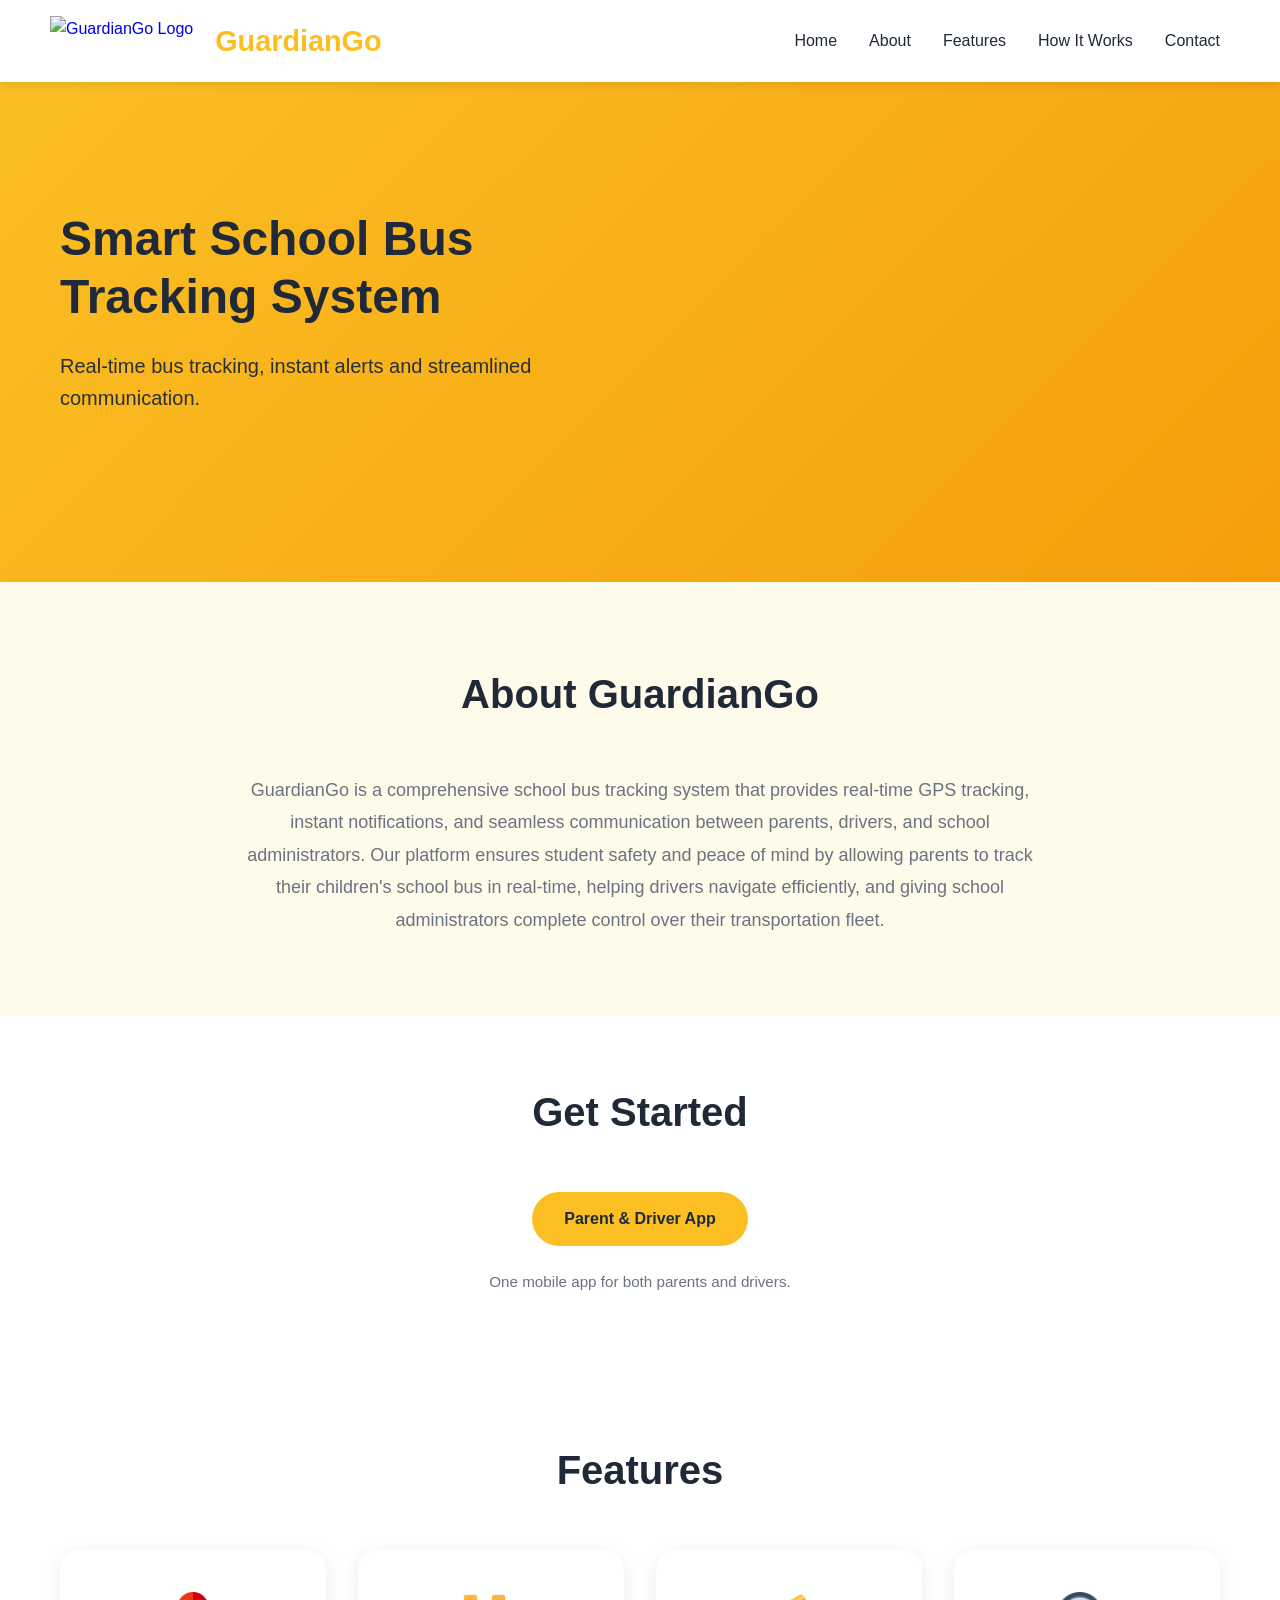
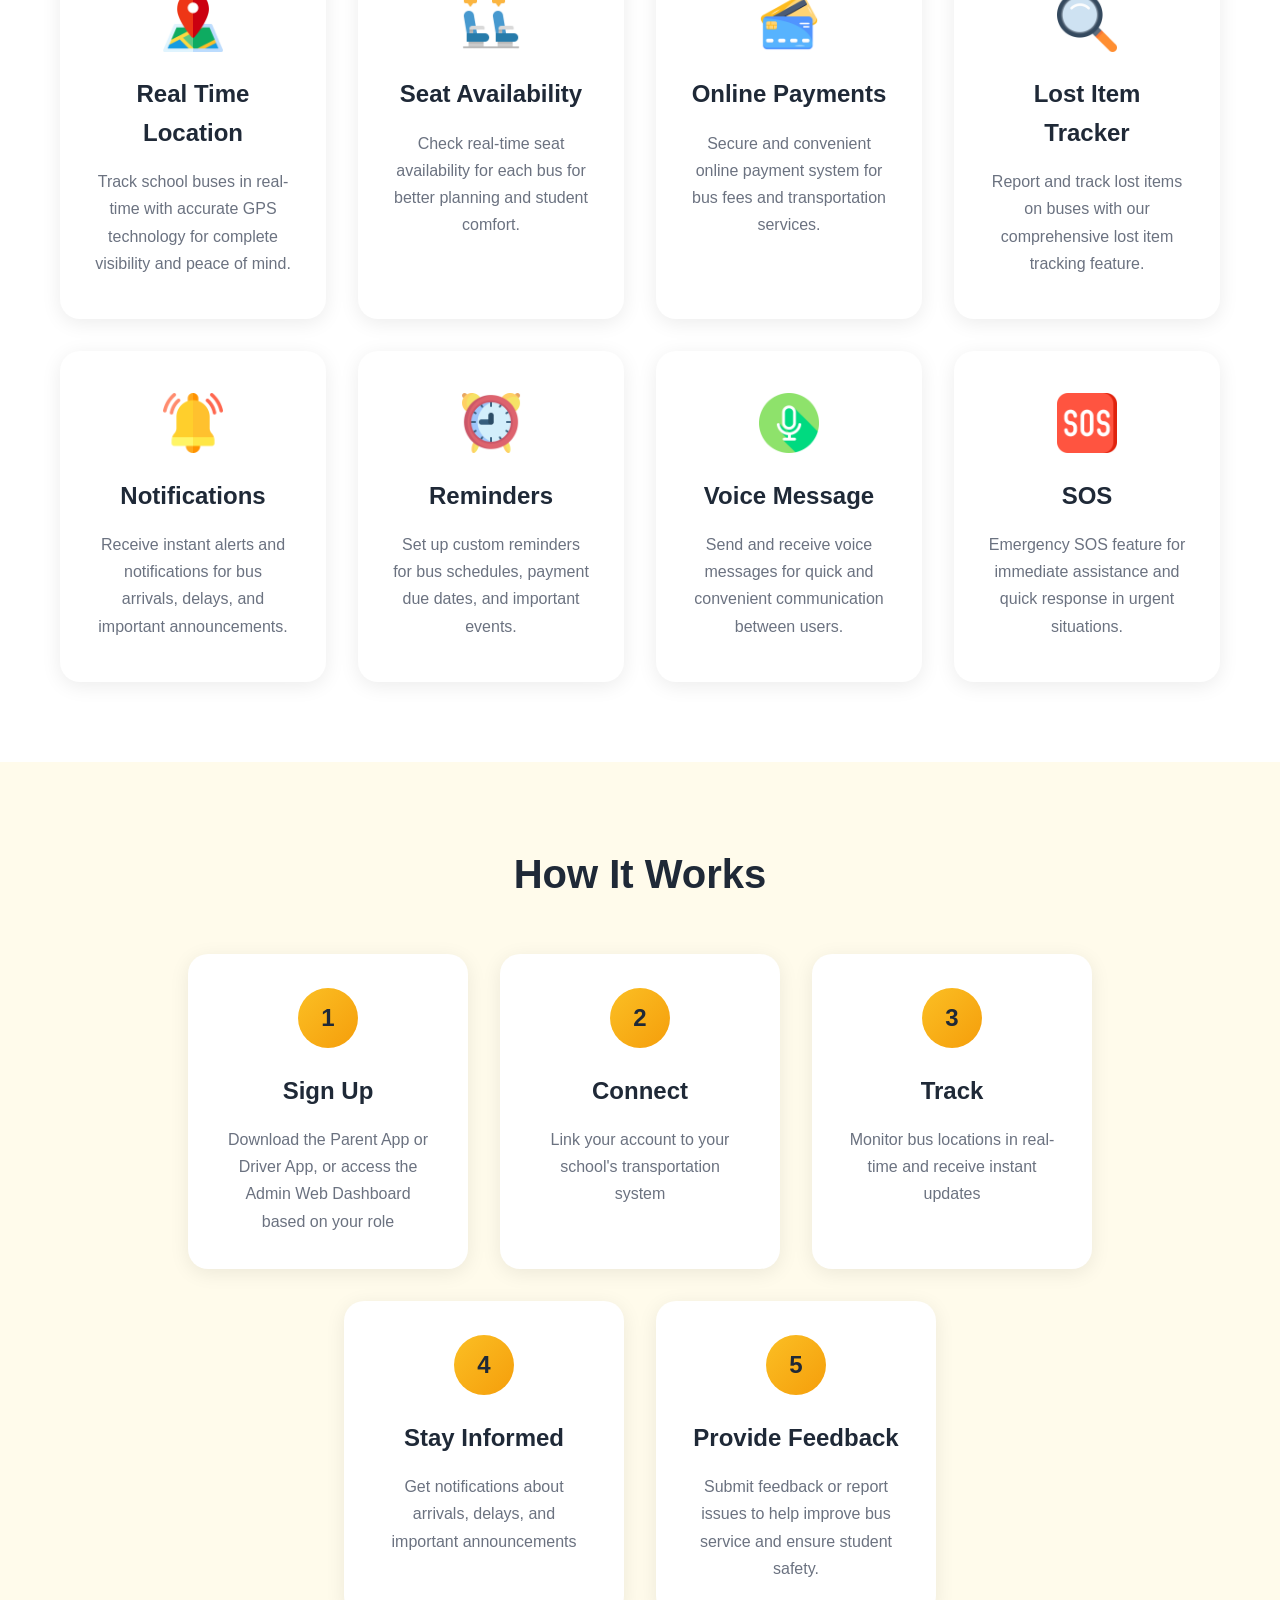
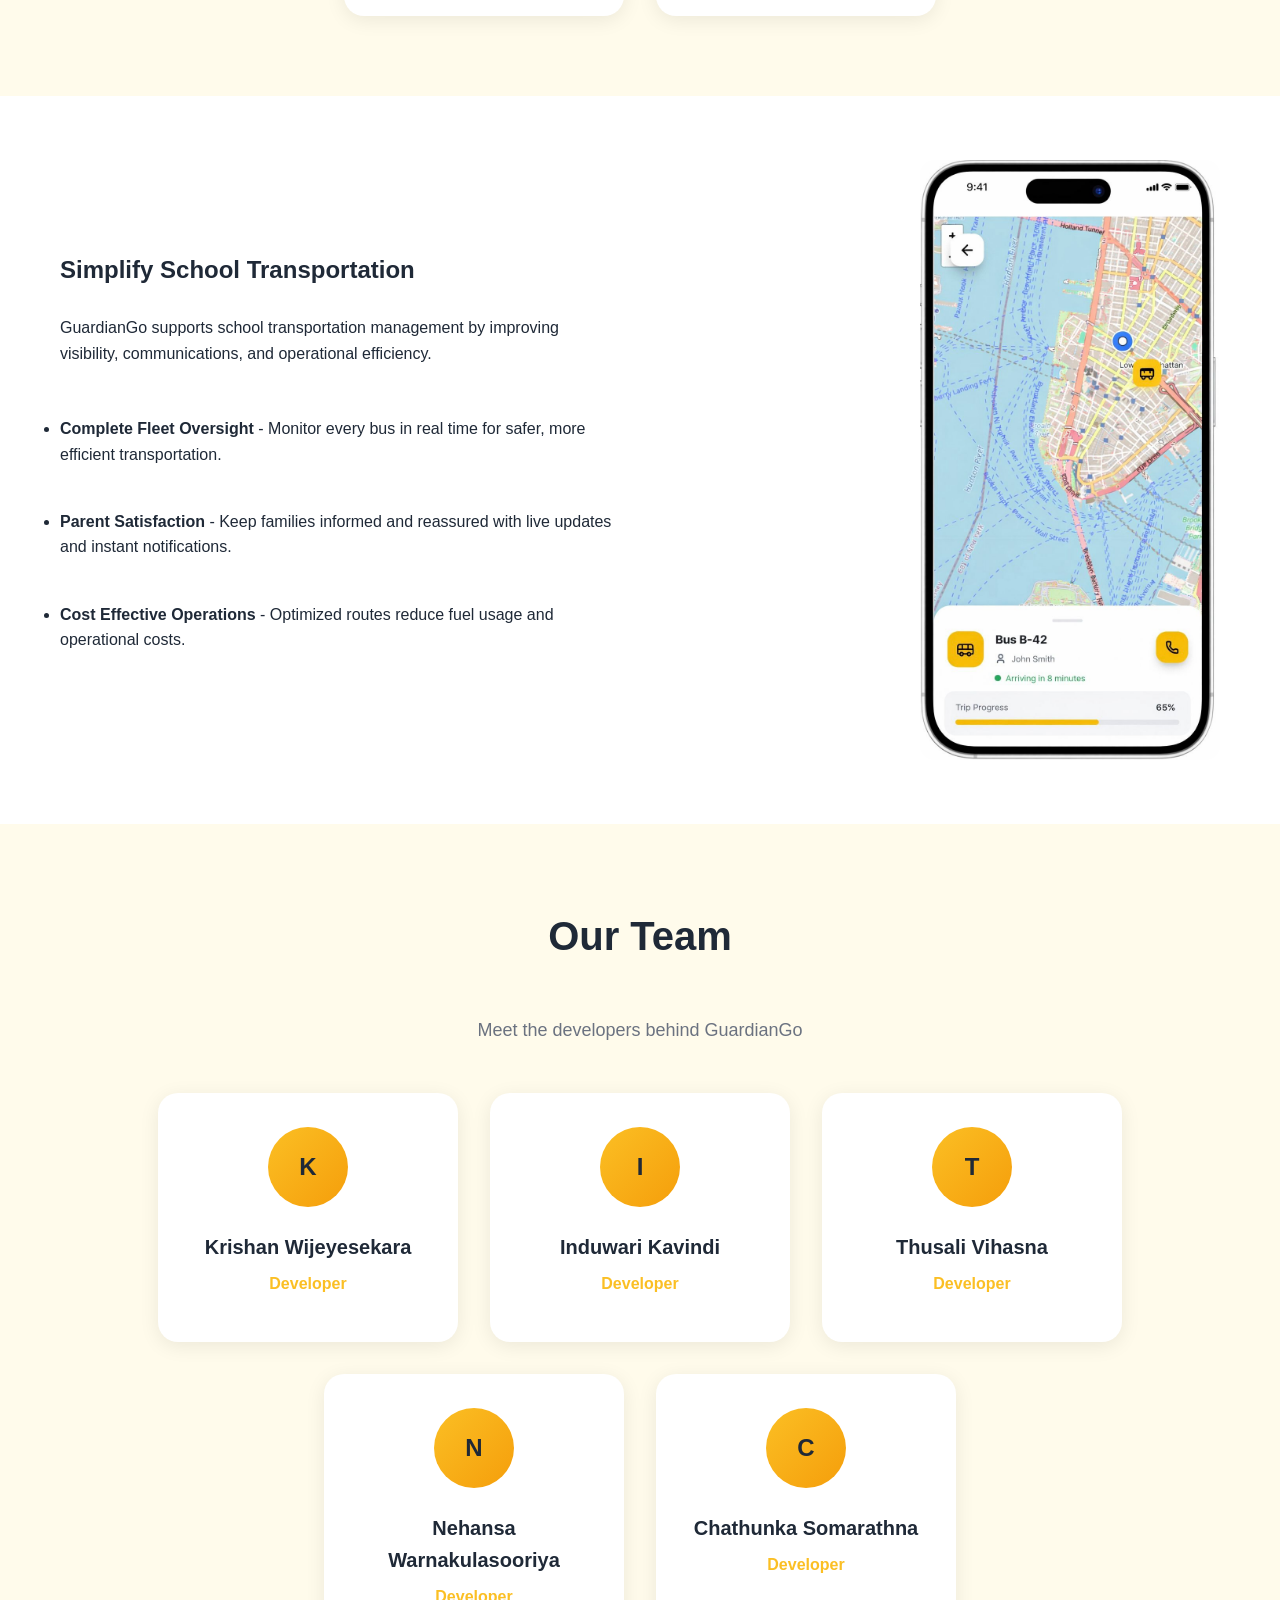
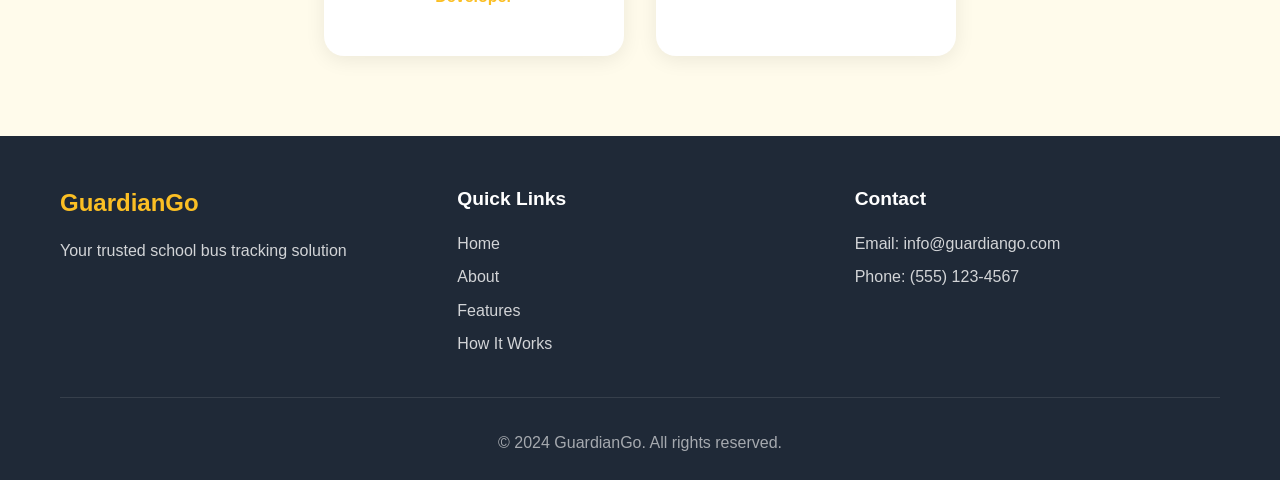
==== Landing Page/landig page/index.html @ d3939da0 "Add Landing Page files" ====
<!DOCTYPE html>
<html lang="en">
<head>
    <meta charset="UTF-8">
    <meta name="viewport" content="width=device-width, initial-scale=1.0">
    <title>GuardianGo - School Bus Tracking System</title>
    <link rel="stylesheet" href="style.css">
</head>
<body>
    <!-- Header with logo + navbar -->
    <header class="header">
        <div class="container">
		
		   <!-- Logo -->
		   <div class="logo">
		       <a href="#home" class="logo-link">
		       <img src="Guardiango_logo.jpeg" alt="GuardianGo Logo" class="logo-img">
			   <span class="logo-text">GuardianGo</span>
			   </a>
		   </div>
            
            <nav class="navbar">
                <button class="menu-toggle" aria-label="Toggle menu">
                    <span></span>
                    <span></span>
                    <span></span>
                </button>
                <ul class="nav-menu">
                    <li><a href="#home">Home</a></li>
                    <li><a href="#about">About</a></li>
                    <li><a href="#features">Features</a></li>
                    <li><a href="#how-it-works">How It Works</a></li>
                    <li><a href="#contact">Contact</a></li>
                </ul>
            </nav>
        </div>
    </header>

    <!-- Hero section (big banner) -->
    <section id="home" class="hero">
        <div class="container">
            <div class="hero-wrapper">
                <div class="hero-content">
                    <h2 class="hero-title">Smart School Bus Tracking System</h2>
                    <p class="hero-subtitle">Real-time bus tracking, instant alerts and streamlined communication.</p>
                </div>
                </div>
            </div>
        </div>
    </section>

    <!-- About GuardianGo -->
    <section id="about" class="about">
        <div class="container">
            <h2 class="section-title">About GuardianGo</h2>
            <div class="about-content">
                <p>GuardianGo is a comprehensive school bus tracking system that provides real-time GPS tracking, instant notifications, and seamless communication between parents, drivers, and school administrators. Our platform ensures student safety and peace of mind by allowing parents to track their children's school bus in real-time, helping drivers navigate efficiently, and giving school administrators complete control over their transportation fleet.</p>
            </div>
        </div>
    </section>

    <!-- Access Section -->
    <section class="access">
        <div class="container">
            <h2 class="section-title">Get Started</h2>
            <div class="access-buttons">
                <a href="#" class="btn btn-primary">Parent & Driver App</a>
            </div>
            <p class="access-note">One mobile app for both parents and drivers.</p>
        </div>
    </section>

    <!-- Features section -->
    <section id="features" class="features">
        <div class="container">
            <h2 class="section-title">Features</h2>
            <div class="features-grid">
                <div class="feature-card">
				    <img src="map.png" alt="Real Time Location" class="feature-img">
					<h3>Real Time Location</h3>
                    <p>Track school buses in real-time with accurate GPS technology for complete visibility and peace of mind.</p>
                </div>
                <div class="feature-card">
				   <img src="seat.png" alt="Seat Availability" class="feature-img">
                    <h3>Seat Availability</h3>
                    <p>Check real-time seat availability for each bus for better planning and student comfort.</p>
                </div>
                <div class="feature-card">
				   <img src="atm-card.png" alt="Online Payments" class="feature-img">
                    <h3>Online Payments</h3>
                    <p>Secure and convenient online payment system for bus fees and transportation services.</p>
                </div>
                <div class="feature-card">
				   <img src="magnifying-glass.png" alt="Lost Item Tracker" class="feature-img">
                    <h3>Lost Item Tracker</h3>
                    <p>Report and track lost items on buses with our comprehensive lost item tracking feature.</p>
                </div>
                <div class="feature-card">
				   <img src="notification.png" alt="Notifications" class="feature-img">
                    <h3>Notifications</h3>
                    <p>Receive instant alerts and notifications for bus arrivals, delays, and important announcements.</p>
                </div>
                <div class="feature-card">
				   <img src="alarm-clock.png" alt="Reminders" class="feature-img">
                    <h3>Reminders</h3>
                    <p>Set up custom reminders for bus schedules, payment due dates, and important events.</p>
                </div>
                <div class="feature-card">
				   <img src="voice.png" alt="Voice Message" class="feature-img">
                    <h3>Voice Message</h3>
                    <p>Send and receive voice messages for quick and convenient communication between users.</p>
                </div>
                <div class="feature-card">
				   <img src="sos.png" alt="SOS" class="feature-img">
                    <h3>SOS</h3>
                    <p>Emergency SOS feature for immediate assistance and quick response in urgent situations.</p>
                </div>
            </div>
        </div>
    </section>

    <!-- How it works -->
    <section id="how-it-works" class="how-it-works">
        <div class="container">
            <h2 class="section-title">How It Works</h2>
            <div class="steps">
                <div class="step">
                    <div class="step-number">1</div>
                    <h3>Sign Up</h3>
                    <p>Download the Parent App or Driver App, or access the Admin Web Dashboard based on your role</p>
                </div>
                <div class="step">
                    <div class="step-number">2</div>
                    <h3>Connect</h3>
                    <p>Link your account to your school's transportation system</p>
                </div>
                <div class="step">
                    <div class="step-number">3</div>
                    <h3>Track</h3>
                    <p>Monitor bus locations in real-time and receive instant updates</p>
                </div>
                <div class="step">
                    <div class="step-number">4</div>
                    <h3>Stay Informed</h3>
                    <p>Get notifications about arrivals, delays, and important announcements</p>
                </div>
				<div class="step">
				    <div class="step-number">5</div>
                    <h3>Provide Feedback</h3>
                    <p>Submit feedback or report issues to help improve bus service and ensure student safety.</p>
                </div> 
            </div>
        </div>
    </section>
	
	<section class="platform-overview">
	   <div class="container overview-grid">
	   
	      <div class="overview-text">
		    <h2>Simplify School Transportation</h2><br>
			<p class="overview-subtitle">
			   GuardianGo supports school transportation management by improving visibility, communications, and operational efficiency.
			</p><br>
			
			<ul>
			    <li><strong>Complete Fleet Oversight</strong> - Monitor every bus in real time for safer, more efficient transportation.</li><br>
				<li><strong>Parent Satisfaction</strong> - Keep families informed and reassured with live updates and instant notifications.</li><br>
				<li><strong>Cost Effective Operations</strong> - Optimized routes reduce fuel usage and operational costs.</li>
			</ul>
		  </div>
		  
		  <div class="overview-image">
		     <img src="map_view.jpeg" alt="GuardianGo live bus tracking map">
		  </div>
		</div>
	</section>

    <!-- Contact / Team Section -->
    <section id="contact" class="contact">
        <div class="container">
            <h2 class="section-title">Our Team</h2>
            <p class="section-subtitle">Meet the developers behind GuardianGo</p>
            <div class="team-grid">
                <div class="team-member">
                    <div class="member-avatar">K</div>
                    <h3 class="member-name">Krishan Wijeyesekara</h3>
                    <p class="member-role">Developer</p>
  
                </div>
                <div class="team-member">
                    <div class="member-avatar">I</div>
                    <h3 class="member-name">Induwari Kavindi</h3>
                    <p class="member-role">Developer</p>
                    
                </div>
                <div class="team-member">
                    <div class="member-avatar">T</div>
                    <h3 class="member-name">Thusali Vihasna</h3>
                    <p class="member-role">Developer</p>
                   
                </div>
                <div class="team-member">
                    <div class="member-avatar">N</div>
                    <h3 class="member-name">Nehansa Warnakulasooriya</h3>
                    <p class="member-role">Developer</p>
                    
                </div>
                <div class="team-member">
                    <div class="member-avatar">C</div>
                    <h3 class="member-name">Chathunka Somarathna</h3>
                    <p class="member-role">Developer</p>
                   
                </div>
            </div>
        </div>
    </section>

    <!-- Footer -->
    <footer class="footer">
        <div class="container">
            <div class="footer-content">
                <div class="footer-section">
                    <h3>GuardianGo</h3>
                    <p>Your trusted school bus tracking solution</p>
                </div>
                <div class="footer-section">
                    <h4>Quick Links</h4>
                    <ul>
                        <li><a href="#home">Home</a></li>
                        <li><a href="#about">About</a></li>
                        <li><a href="#features">Features</a></li>
                        <li><a href="#how-it-works">How It Works</a></li>
                    </ul>
                </div>
                <div class="footer-section">
                    <h4>Contact</h4>
                    <p>Email: info@guardiango.com</p>
                    <p>Phone: (555) 123-4567</p>
                </div>
            </div>
            <div class="footer-bottom">
                <p>&copy; 2024 GuardianGo. All rights reserved.</p>
            </div>
        </div>
    </footer>

    <script src="script.js"></script>
</body>
</html>
---- Landing Page/landig page/style.css ----
/* GuardianGo Landing Page Styles */

* {
    margin: 0;
    padding: 0;
    box-sizing: border-box;
}

:root {
    --primary-yellow: #fbbf24;
    --dark-yellow: #f59e0b;
    --light-yellow: #fcd34d;
    --accent-yellow: #fef3c7;
    --primary-blue: #1e40af;
    --dark-blue: #1e3a8a;
    --light-blue: #3b82f6;
    --text-dark: #1f2937;
    --text-light: #6b7280;
    --bg-light: #fffbeb;
    --white: #ffffff;
}

html {
    scroll-behavior: smooth;
}

body {
    font-family: -apple-system, BlinkMacSystemFont, 'Segoe UI', Roboto, Oxygen, Ubuntu, Cantarell, sans-serif;
    line-height: 1.6;
    color: var(--text-dark);
    overflow-x: hidden;
}

.container {
    max-width: 1200px;
    margin: 0 auto;
    padding: 0 20px;
}

/* Header Styles */
.header {
    background: var(--white);
    box-shadow: 0 2px 10px rgba(0, 0, 0, 0.1);
    position: sticky;
    top: 0;
    z-index: 1000;
    padding: 1rem 0;
}

.header .container {
    display: flex;
    justify-content: space-between;
    align-items: center;
}

/* Logo Section */

.logo-link {
    display: flex;
    align-items: center;
    gap: 12px;
    text-decoration: none;
}

.logo-img {
    height: 50px;
    width: auto;
    display: block;
    position: relative;
    left: -10px;
}

.logo-text {
    font-size: 1.8rem;
    font-weight: 700;
    color: var(--primary-yellow);
}

.logo h1 {
    color: var(--primary-yellow);
    font-size: 1.8rem;
    font-weight: 700;
}

.menu-toggle {
    display: none;
    flex-direction: column;
    background: transparent;
    border: none;
    cursor: pointer;
    padding: 0.5rem;
    gap: 5px;
}

.menu-toggle span {
    width: 25px;
    height: 3px;
    background: var(--primary-yellow);
    border-radius: 3px;
    transition: all 0.3s ease;
}

.menu-toggle.active span:nth-child(1) {
    transform: rotate(45deg) translate(8px, 8px);
}

.menu-toggle.active span:nth-child(2) {
    opacity: 0;
}

.menu-toggle.active span:nth-child(3) {
    transform: rotate(-45deg) translate(7px, -7px);
}

.nav-menu {
    display: flex;
    list-style: none;
    gap: 2rem;
}

.nav-menu a {
    text-decoration: none;
    color: var(--text-dark);
    font-weight: 500;
    transition: color 0.3s ease;
}

.nav-menu a:hover {
    color: var(--primary-yellow);
}

/* Hero Section */
.hero {
    background: linear-gradient(135deg, var(--primary-yellow) 0%, var(--dark-yellow) 100%);
    padding: 5rem 0;
    color: var(--text-dark);
    min-height: 500px;
    display: flex;
    align-items: center;
}

.hero-wrapper {
    display: grid;
    grid-template-columns: 1fr 1fr;
    gap: 4rem;
    align-items: center;
}

.hero-title {
    font-size: 3rem;
    font-weight: 800;
    margin-bottom: 1.5rem;
    line-height: 1.2;
}

.hero-subtitle {
    font-size: 1.25rem;
    margin-bottom: 2.5rem;
    opacity: 0.95;
    line-height: 1.6;
}

.hero-buttons {
    display: flex;
    gap: 1rem;
    flex-wrap: wrap;
}

.btn {
    padding: 0.875rem 2rem;
    border: none;
    border-radius: 50px;
    font-size: 1rem;
    font-weight: 600;
    cursor: pointer;
    transition: all 0.3s ease;
    text-decoration: none;
    display: inline-block;
}

.btn-primary {
    background: var(--primary-yellow);
    color: var(--text-dark);
}

.btn-primary:hover {
    background: var(--dark-yellow);
    transform: translateY(-2px);
    box-shadow: 0 4px 12px rgba(251, 191, 36, 0.4);
}

.btn-secondary {
    background: var(--white);
    color: var(--text-dark);
    border: 2px solid var(--white);
}

.btn-secondary:hover {
    background: var(--text-dark);
    color: var(--white);
    transform: translateY(-2px);
}

.hero-illustration {
    display: flex;
    justify-content: center;
    align-items: center;
}

.illustration-placeholder {
    background: rgba(255, 255, 255, 0.3);
    border-radius: 20px;
    padding: 3rem;
    text-align: center;
    backdrop-filter: blur(10px);
    border: 2px solid rgba(255, 255, 255, 0.5);
    min-height: 300px;
    display: flex;
    flex-direction: column;
    justify-content: center;
    align-items: center;
    gap: 1rem;
}

.bus-icon {
    font-size: 4rem;
}

.map-icon {
    font-size: 3rem;
}

.illustration-placeholder p {
    color: var(--text-dark);
    font-size: 0.9rem;
    opacity: 0.9;
    font-weight: 500;
}

/* Section Styles */
section {
    padding: 5rem 0;
}

.section-title {
    font-size: 2.5rem;
    font-weight: 700;
    text-align: center;
    margin-bottom: 3rem;
    color: var(--text-dark);
}

/* About Section */
.about {
    background: var(--bg-light);
}

.about-content {
    max-width: 800px;
    margin: 0 auto;
    text-align: center;
}

.about-content p {
    font-size: 1.125rem;
    color: var(--text-light);
    line-height: 1.8;
}

/* Access Section */
.access {
    background: var(--white);
    padding: 4rem 0;
    text-align: center;
}

.access-buttons {
    display: flex;
    gap: 1.5rem;
    justify-content: center;
    flex-wrap: wrap;
    margin-bottom: 1.5rem;
}

.access-note {
    color: var(--text-light);
    font-size: 0.95rem;
    margin-top: 1rem;
}

/* Features Section */
.features {
    background: var(--white);
}

.features-grid {
    display: grid;
    grid-template-columns: repeat(auto-fit, minmax(250px, 1fr));
    gap: 2rem;
}

.feature-card {
    background: var(--white);
    padding: 2.5rem 2rem;
    border-radius: 20px;
    text-align: center;
    box-shadow: 0 4px 20px rgba(0, 0, 0, 0.08);
    transition: all 0.3s ease;
    border: 2px solid transparent;
}

.feature-card:hover {
    transform: translateY(-5px);
    box-shadow: 0 8px 30px rgba(251, 191, 36, 0.25);
    border-color: var(--primary-yellow);
}

.feature-icon {
    font-size: 3.5rem;
    margin-bottom: 1.5rem;
}

.feature-img {
    width: 60px;
    height: 60px;
    margin-bottom: 1rem;
    object-fit: contain;
}

.feature-card h3 {
    font-size: 1.5rem;
    font-weight: 700;
    margin-bottom: 1rem;
    color: var(--text-dark);
}

.feature-card p {
    color: var(--text-light);
    line-height: 1.7;
}

/* How It Works Section */
.how-it-works {
    background: var(--bg-light);
}

.steps {
    display: flex;
    justify-content: center;
    flex-wrap: wrap;
    gap: 2rem;
}

.step {
    flex: 0 0 280px;
    display: flex;
    flex-direction: column;
    align-items: center;
    text-align: center;
    padding: 2rem;
    border-radius: 20px;
    box-shadow: 0 4px 20px rgba(0,0,0,0.08);
    transition: all 0.3s ease;
    border: 2px solid transparent;
    background: var(--white);
}

.step:hover {
    transform: translateY(-5px);
    box-shadow: 0 8px 30px rgba(251, 191, 36, 0.2);
}

.step-number {
    width: 60px;
    height: 60px;
    background: linear-gradient(135deg, var(--primary-yellow), var(--dark-yellow));
    color: var(--text-dark);
    border-radius: 50%;
    display: flex;
    align-items: center;
    justify-content: center;
    font-size: 1.5rem;
    font-weight: 700;
    margin: 0 auto 1.5rem;
}

.step h3 {
    font-size: 1.5rem;
    font-weight: 700;
    margin-bottom: 1rem;
    color: var(--text-dark);
}

.step p {
    color: var(--text-light);
    line-height: 1.7;
}

.platform-overview {
    padding: 4rem 0;
}

.overview-grid {
    display: grid;
    grid-template-columns: 1fr 1fr;
    gap: 3rem;
    align-items: center;
}

.overview-text {
    text-align: left;
}

.overview-text p,
.overview-text ul li {
    margin-bottom: 1rem;
}

.overview-image {
    display: flex;
    justify-content: flex-end;
}

.overview-image img {
    width: 100%;
    max-width: 300px;
    height: 600px;
    border-radius: 16px;
    box-shadow: none;
}

.overview-text p {
    margin-bottom: 1.5rem;
    line height: 1.6;
}

/* Contact / Team Section */
.contact {
    background: var(--bg-light);
    padding: 5rem 0;
}

.section-subtitle {
    text-align: center;
    font-size: 1.125rem;
    color: var(--text-light);
    margin-bottom: 3rem;
}

.team-grid {
    display: flex;
    justify-content: center;
    flex-wrap: wrap;
    gap: 2rem;
}

.team-member {
    flex: 0 0 300px;
    display: flex;
    flex-direction: column;
    align-items: center;
    text-align: center;
    padding: 2rem;
    border-radius: 20px;
    box-shadow: 0 4px 20px rgba(0, 0, 0, 0.08);
    transition: all 0.3s ease;
    border: 2px solid transparent;
    background: var(--white);
}

.team-member:hover {
    transform: translateY(-5px);
    box-shadow: 0 8px 30px rgba(251, 191, 36, 0.25);
    border-color: var(--primary-yellow);
}

.member-avatar {
    width: 80px;
    height: 80px;
    background: linear-gradient(135deg, var(--primary-yellow), var(--dark-yellow));
    color: var(--text-dark);
    border-radius: 50%;
    display: flex;
    align-items: center;
    justify-content: center;
    font-size: 1.5rem;
    font-weight: 700;
    margin: 0 auto 1.5rem;
}

.member-name {
    font-size: 1.25rem;
    font-weight: 700;
    color: var(--text-dark);
    margin-bottom: 0.5rem;
}

.member-role {
    color: var(--primary-yellow);
    font-weight: 600;
    margin-bottom: 0.75rem;
    font-size: 1rem;
}

.member-email {
    color: var(--text-light);
    font-size: 0.9rem;
    word-break: break-word;
}

/* Footer */
.footer {
    background: var(--text-dark);
    color: var(--white);
    padding: 3rem 0 1.5rem;
}

.footer-content {
    display: grid;
    grid-template-columns: repeat(auto-fit, minmax(250px, 1fr));
    gap: 2rem;
    margin-bottom: 2rem;
}

.footer-section h3 {
    color: var(--primary-yellow);
    margin-bottom: 1rem;
    font-size: 1.5rem;
}

.footer-section h4 {
    color: var(--white);
    margin-bottom: 1rem;
    font-size: 1.2rem;
}

.footer-section p {
    color: rgba(255, 255, 255, 0.8);
    margin-bottom: 0.5rem;
}

.footer-section ul {
    list-style: none;
}

.footer-section ul li {
    margin-bottom: 0.5rem;
}

.footer-section a {
    color: rgba(255, 255, 255, 0.8);
    text-decoration: none;
    transition: color 0.3s ease;
}

.footer-section a:hover {
    color: var(--primary-yellow);
}

.footer-bottom {
    text-align: center;
    padding-top: 2rem;
    border-top: 1px solid rgba(255, 255, 255, 0.1);
    color: rgba(255, 255, 255, 0.6);
}

/* Responsive Design */
@media (max-width: 768px) {
    .header .container {
        flex-direction: row;
        justify-content: space-between;
    }

    .menu-toggle {
        display: flex;
    }

    .nav-menu {
        position: absolute;
        top: 100%;
        left: 0;
        right: 0;
        background: var(--white);
        flex-direction: column;
        gap: 0;
        text-align: center;
        padding: 1rem 0;
        box-shadow: 0 4px 10px rgba(0, 0, 0, 0.1);
        max-height: 0;
        overflow: hidden;
        transition: max-height 0.3s ease;
    }

    .nav-menu.active {
        max-height: 400px;
    }

    .nav-menu li {
        padding: 1rem 0;
        border-bottom: 1px solid rgba(0, 0, 0, 0.05);
    }

    .nav-menu li:last-child {
        border-bottom: none;
    }

    .hero {
        padding: 3rem 0;
        min-height: auto;
    }

    .hero-wrapper {
        grid-template-columns: 1fr;
        gap: 2rem;
    }

    .hero-title {
        font-size: 2rem;
    }

    .hero-subtitle {
        font-size: 1rem;
    }

    .hero-buttons {
        flex-direction: column;
    }

    .btn {
        width: 100%;
        text-align: center;
    }

    .section-title {
        font-size: 2rem;
    }

    section {
        padding: 3rem 0;
    }

    .access-buttons {
        flex-direction: column;
        align-items: center;
    }

    .access-buttons .btn {
        width: 100%;
        max-width: 300px;
    }

    .features-grid {
        grid-template-columns: 1fr;
    }

    .steps {
        grid-template-columns: 1fr;
    }

    .team-grid {
        grid-template-columns: 1fr;
    }

    .footer-content {
        grid-template-columns: 1fr;
        text-align: center;
    }

    .illustration-placeholder {
        min-height: 200px;
        padding: 2rem;
    }

    .bus-icon {
        font-size: 3rem;
    }

    .map-icon {
        font-size: 2rem;
    }
}

@media (max-width: 480px) {
    .hero-title {
        font-size: 1.75rem;
    }

    .section-title {
        font-size: 1.75rem;
    }

    .feature-card,
    .step {
        padding: 1.5rem;
    }
}
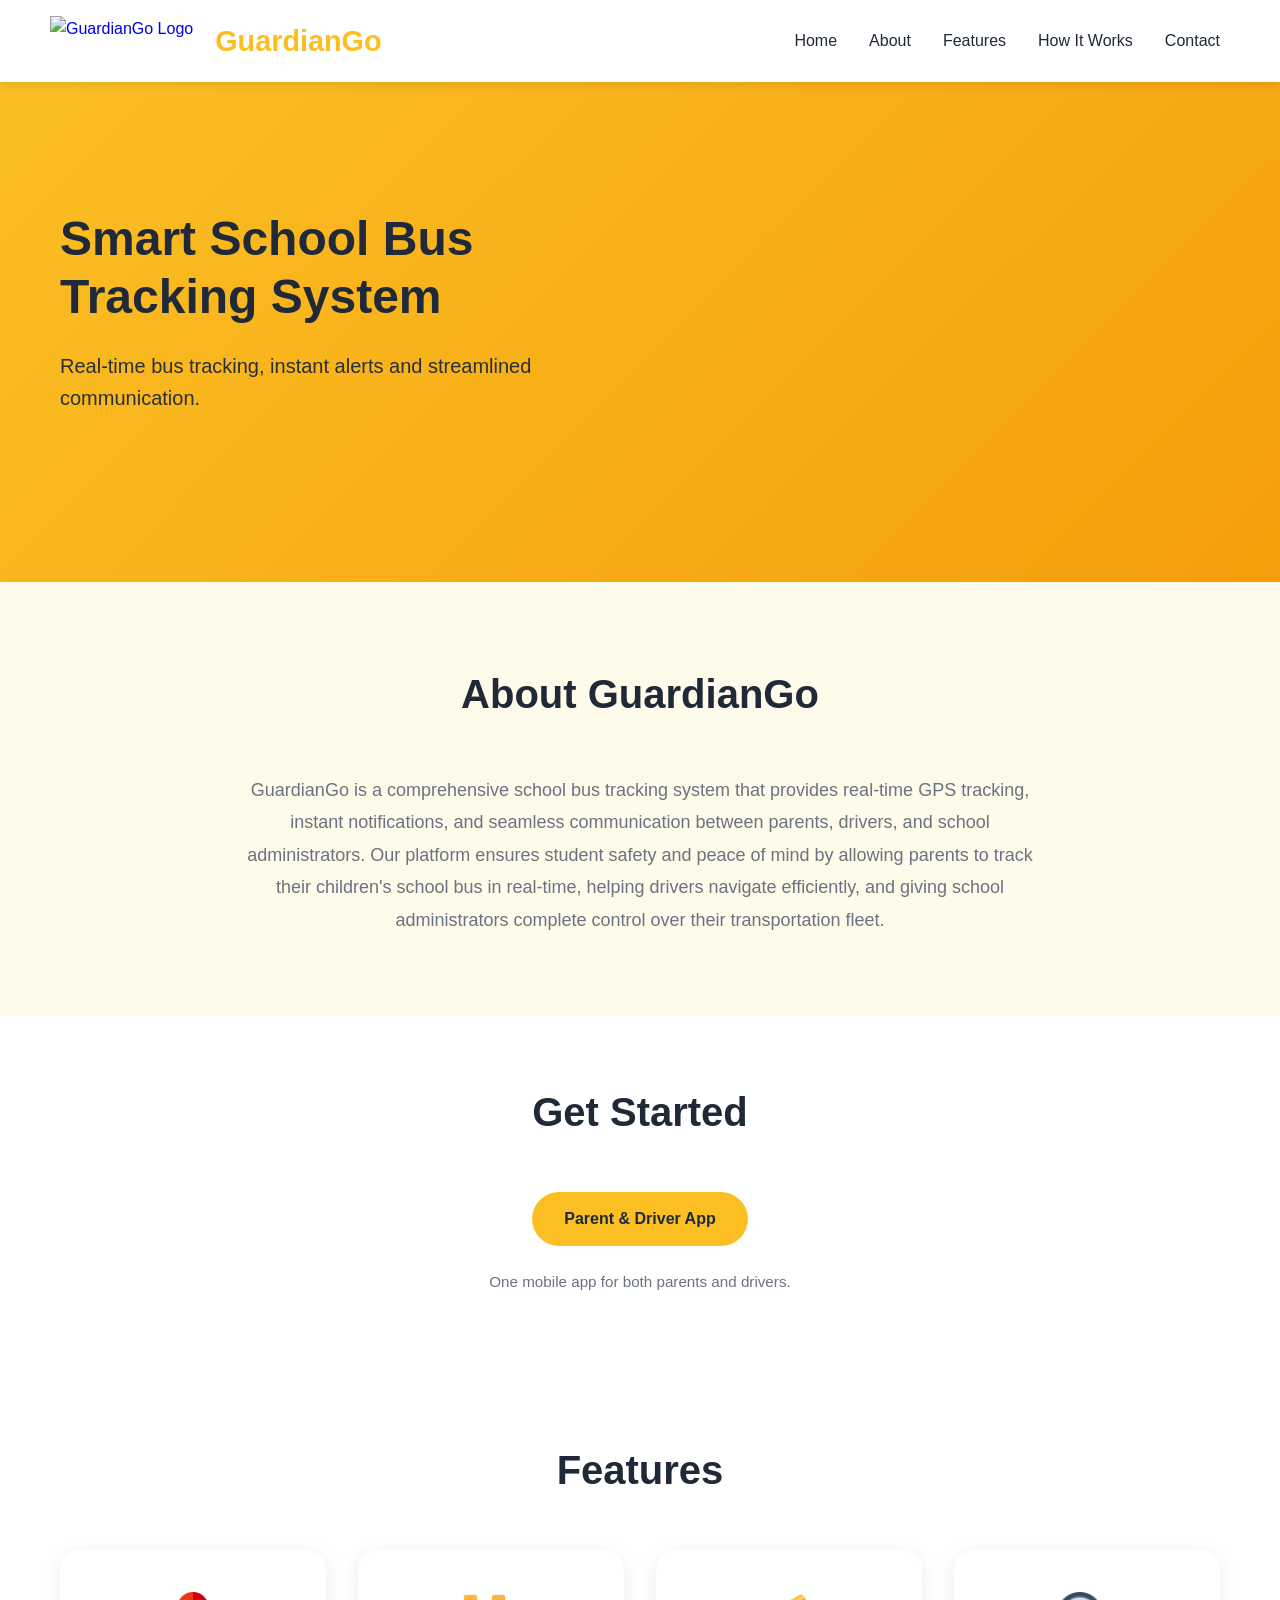
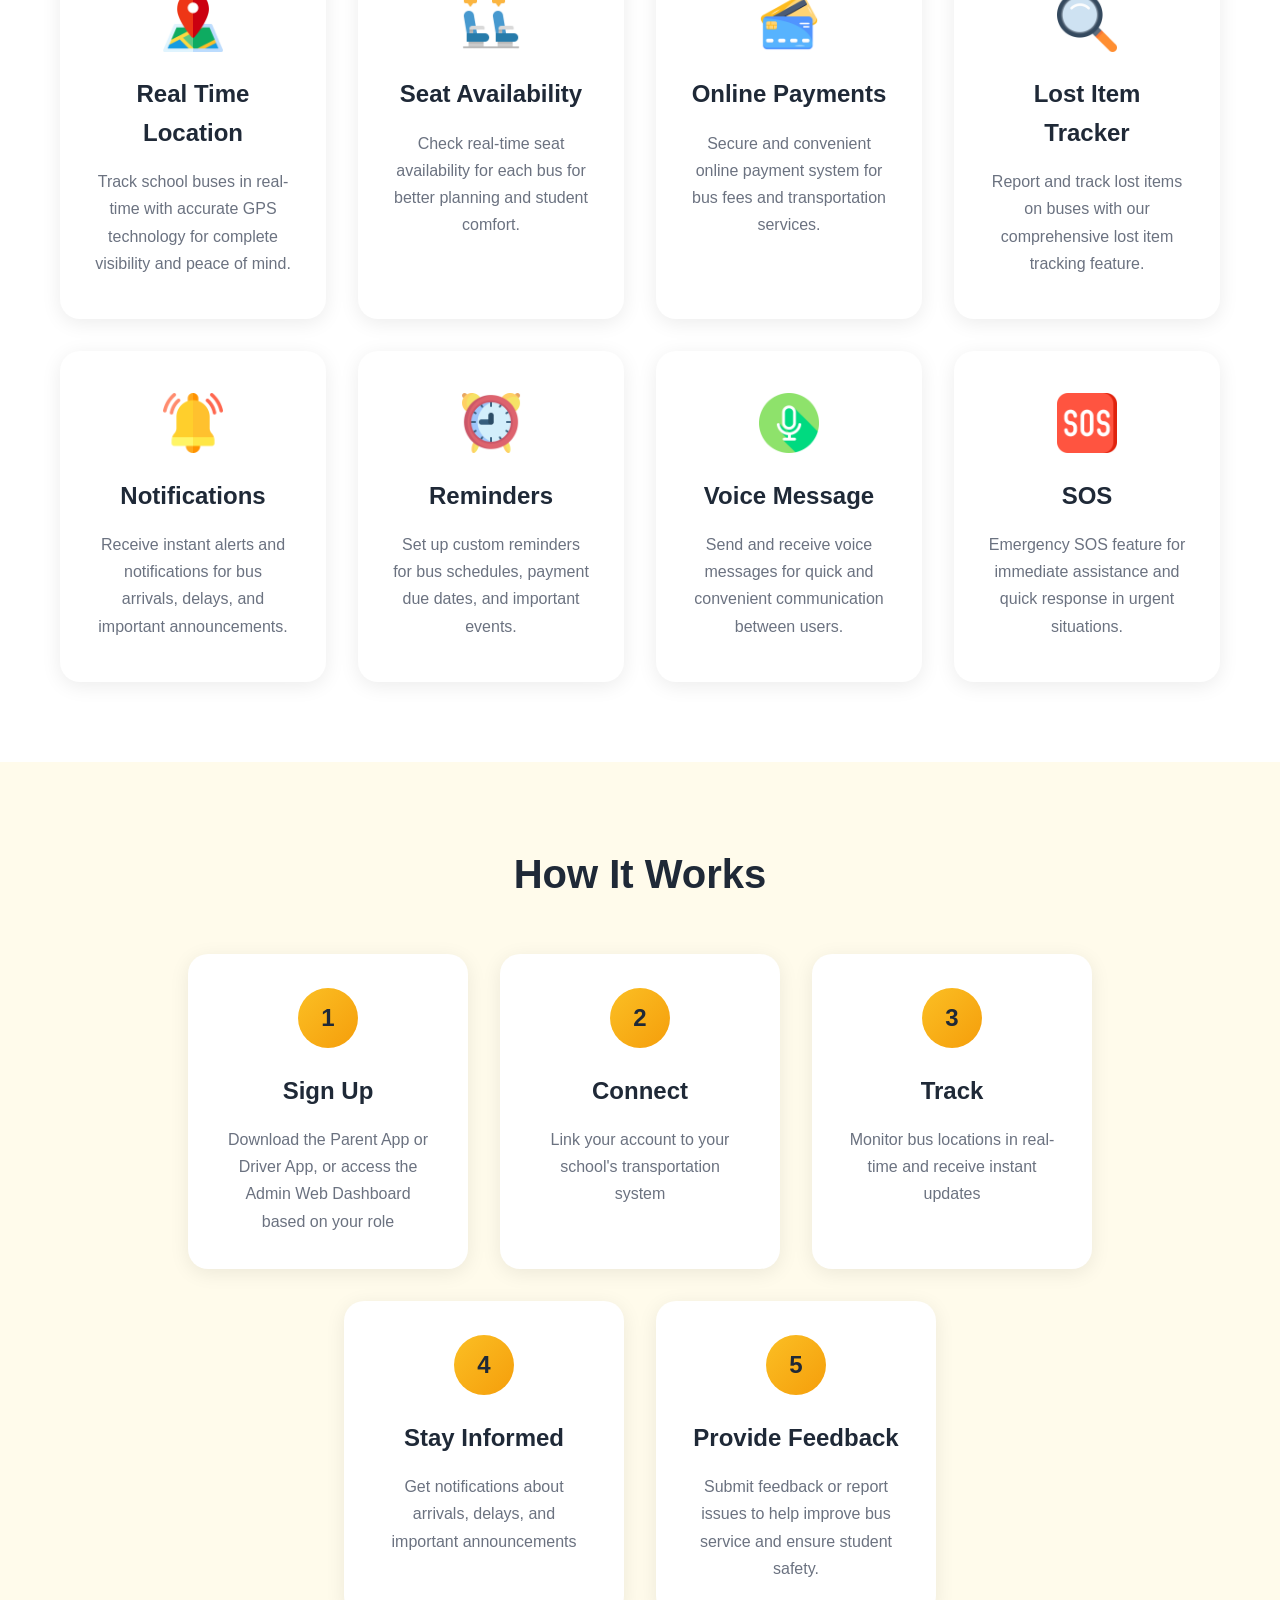
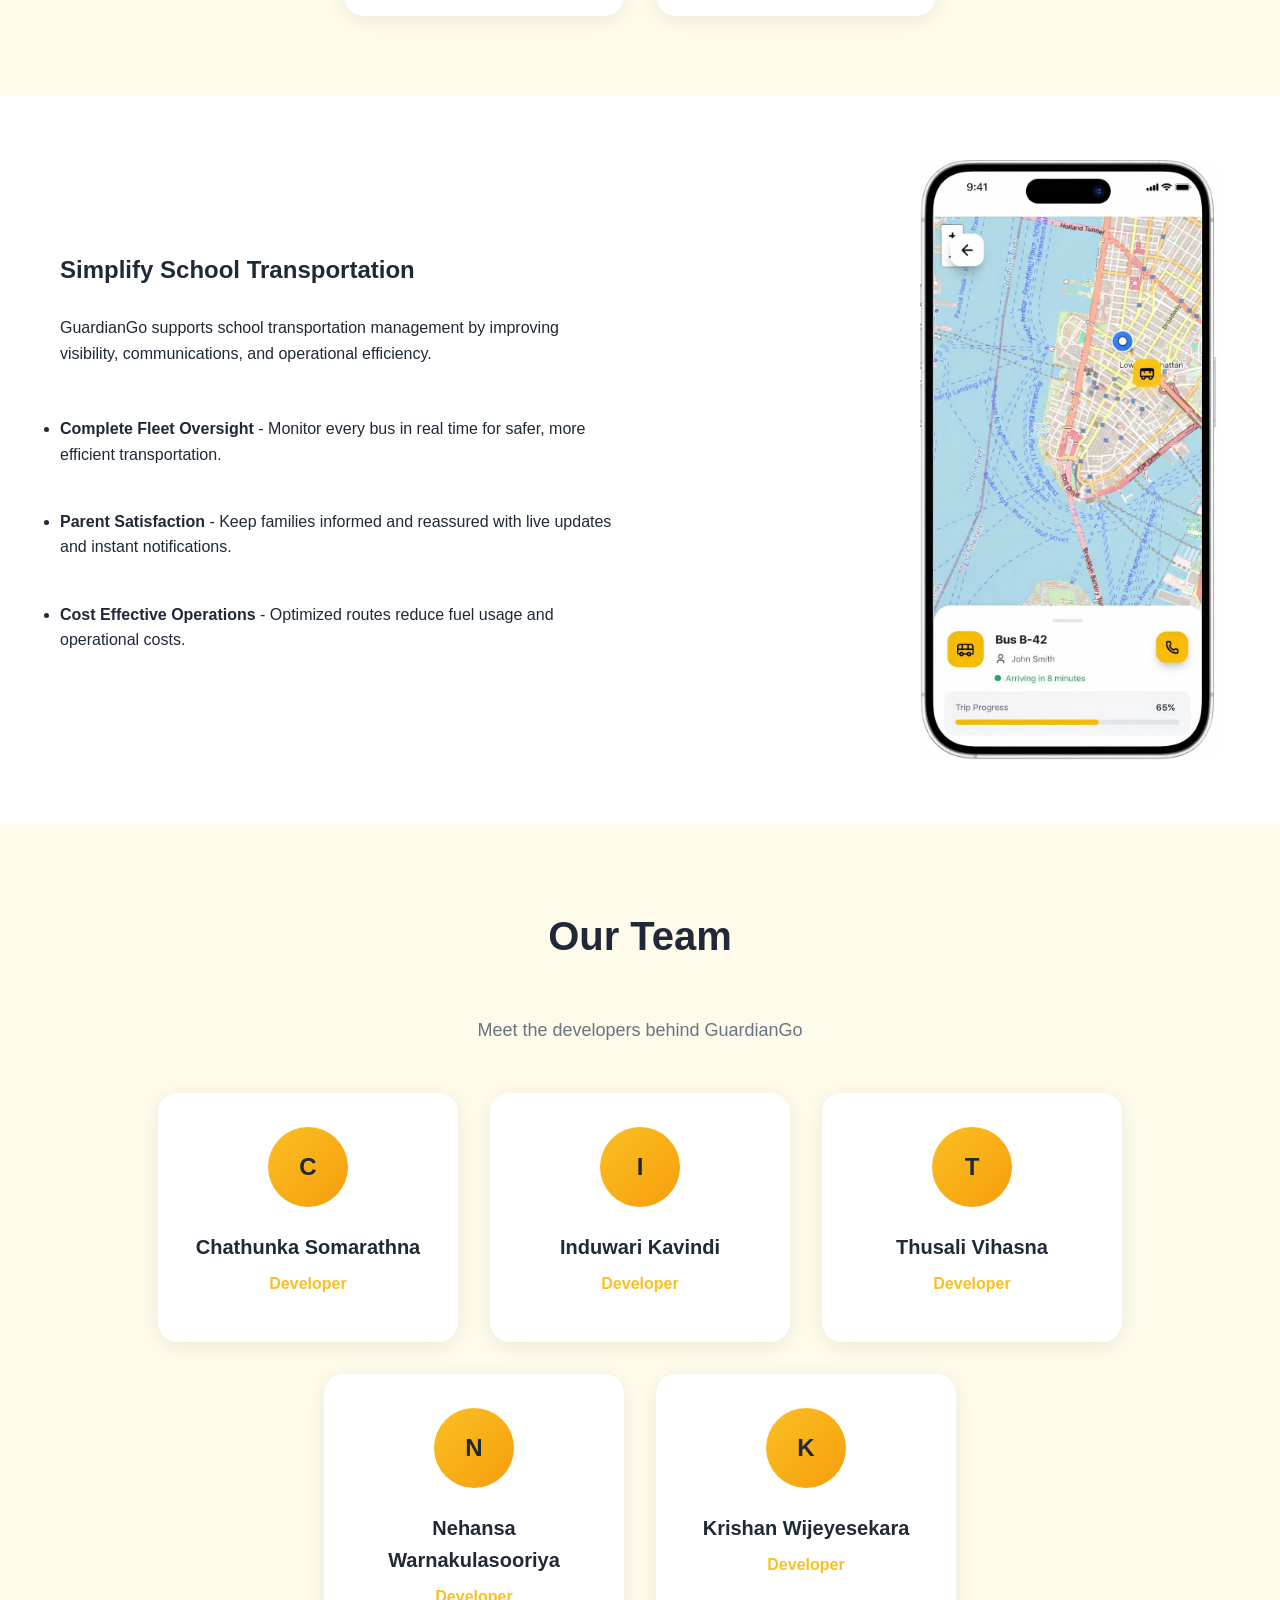
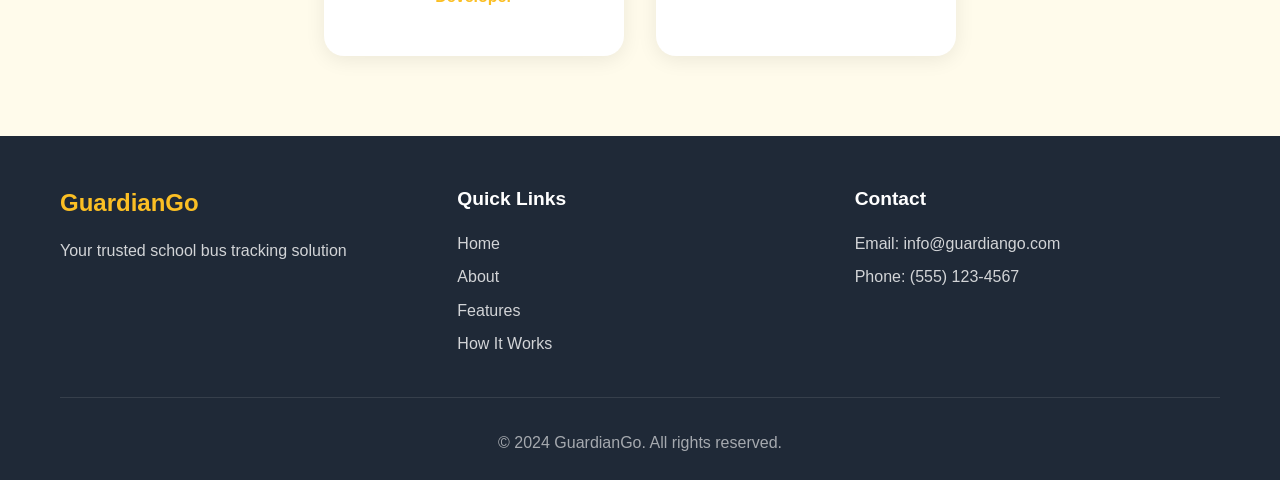
==== commit 6680ca14: "Update member cards in landing page" ====
--- a/Landing Page/landig page/index.html
+++ b/Landing Page/landig page/index.html
@@ -182,32 +182,32 @@
             <p class="section-subtitle">Meet the developers behind GuardianGo</p>
             <div class="team-grid">
                 <div class="team-member">
+                    <div class="member-avatar">C</div>
+                    <h3 class="member-name">Chathunka Somarathna</h3>
+                    <p class="member-role">Developer</p>
+  
+                </div>
+                <div class="team-member">
+                    <div class="member-avatar">I</div>
+                    <h3 class="member-name">Induwari Kavindi</h3>
+                    <p class="member-role">Developer</p>
+                    
+                </div>
+                <div class="team-member">
+                    <div class="member-avatar">T</div>
+                    <h3 class="member-name">Thusali Vihasna</h3>
+                    <p class="member-role">Developer</p>
+                   
+                </div>
+                <div class="team-member">
+                    <div class="member-avatar">N</div>
+                    <h3 class="member-name">Nehansa Warnakulasooriya</h3>
+                    <p class="member-role">Developer</p>
+                    
+                </div>
+                <div class="team-member">
                     <div class="member-avatar">K</div>
                     <h3 class="member-name">Krishan Wijeyesekara</h3>
-                    <p class="member-role">Developer</p>
-  
-                </div>
-                <div class="team-member">
-                    <div class="member-avatar">I</div>
-                    <h3 class="member-name">Induwari Kavindi</h3>
-                    <p class="member-role">Developer</p>
-                    
-                </div>
-                <div class="team-member">
-                    <div class="member-avatar">T</div>
-                    <h3 class="member-name">Thusali Vihasna</h3>
-                    <p class="member-role">Developer</p>
-                   
-                </div>
-                <div class="team-member">
-                    <div class="member-avatar">N</div>
-                    <h3 class="member-name">Nehansa Warnakulasooriya</h3>
-                    <p class="member-role">Developer</p>
-                    
-                </div>
-                <div class="team-member">
-                    <div class="member-avatar">C</div>
-                    <h3 class="member-name">Chathunka Somarathna</h3>
                     <p class="member-role">Developer</p>
                    
                 </div>
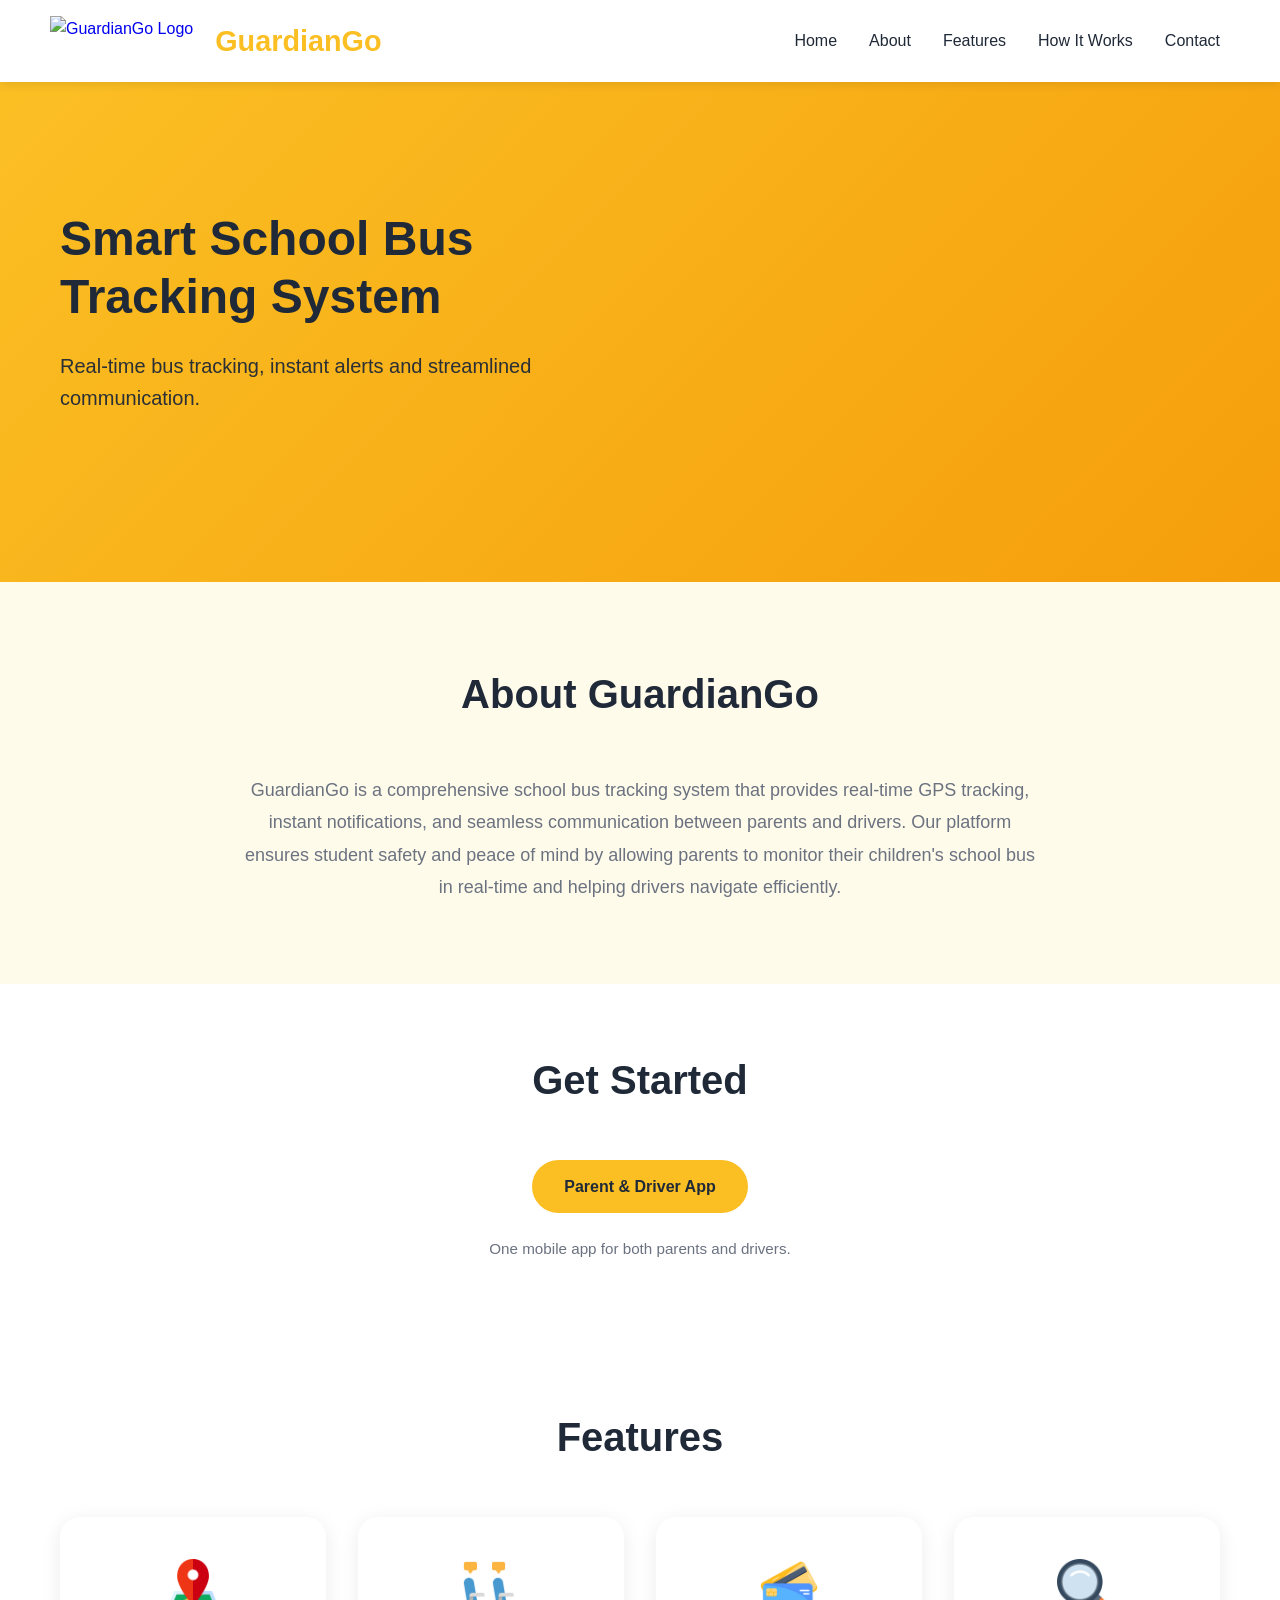
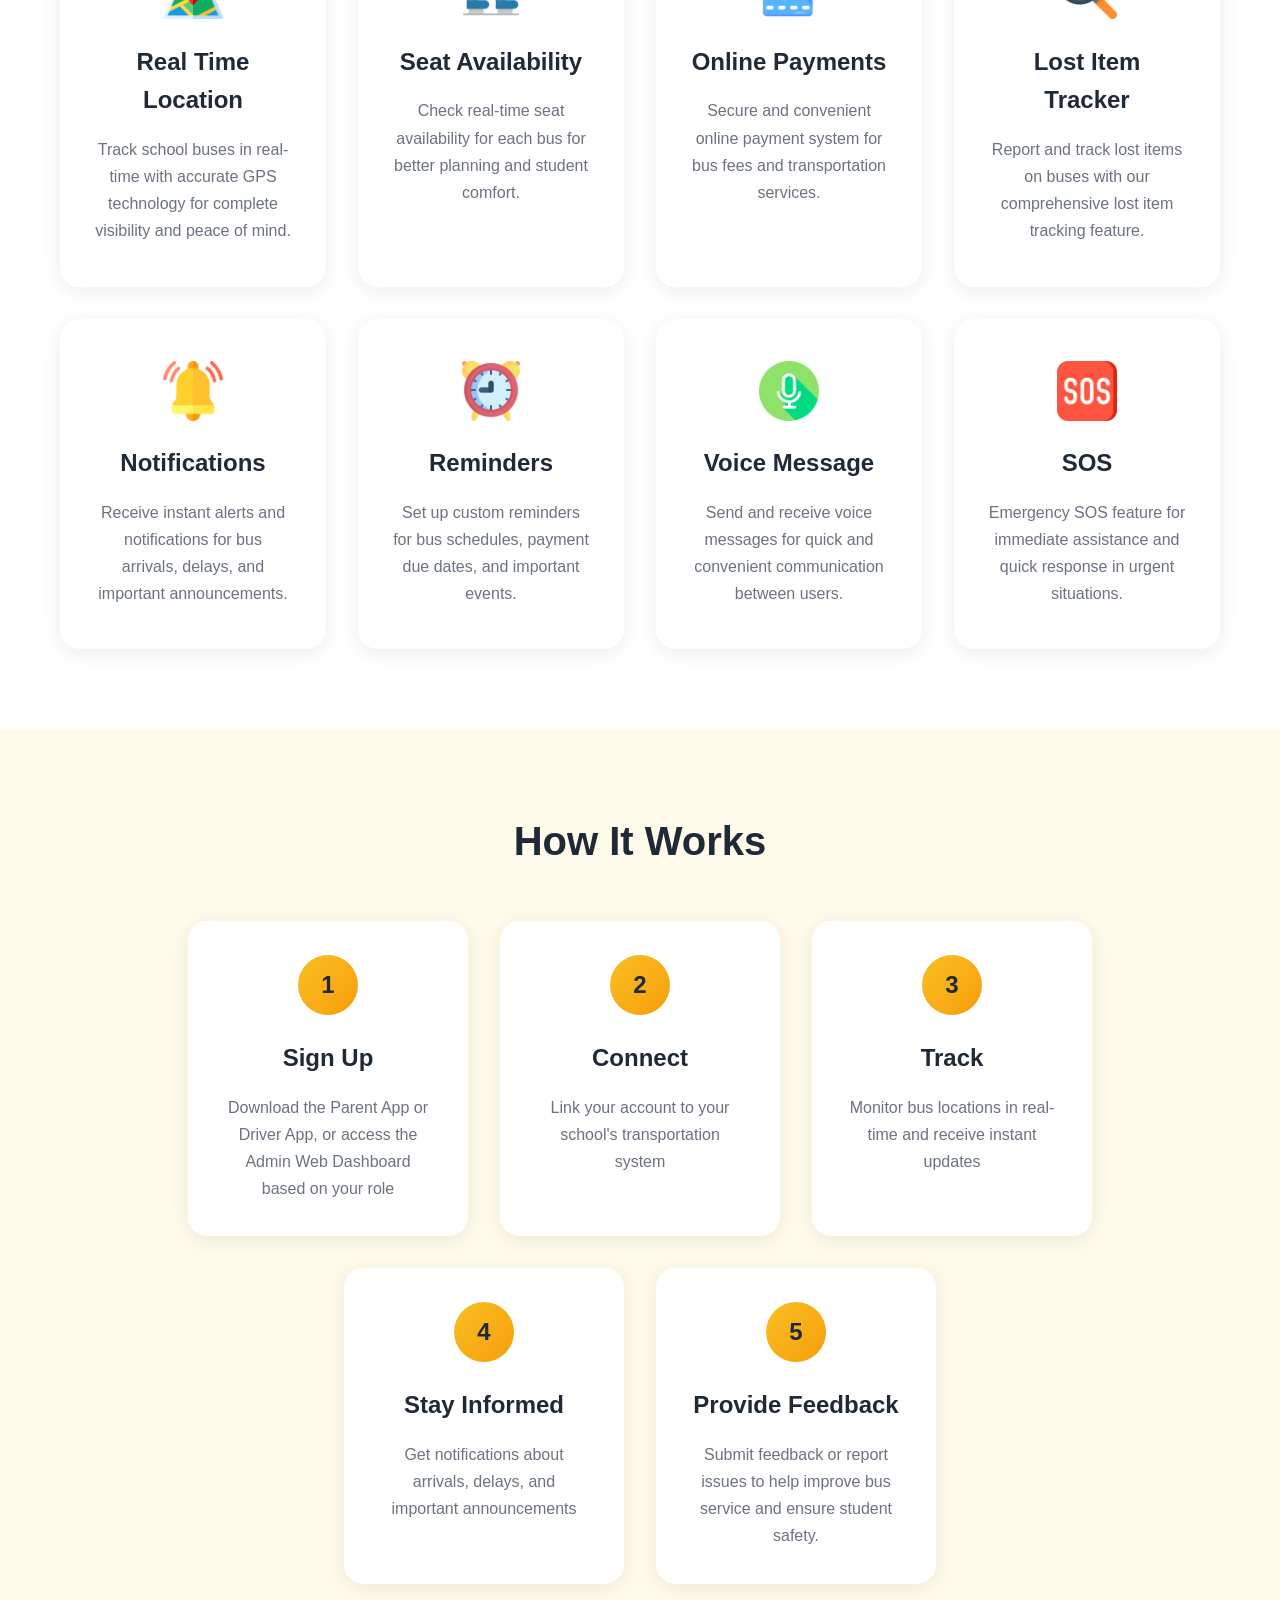
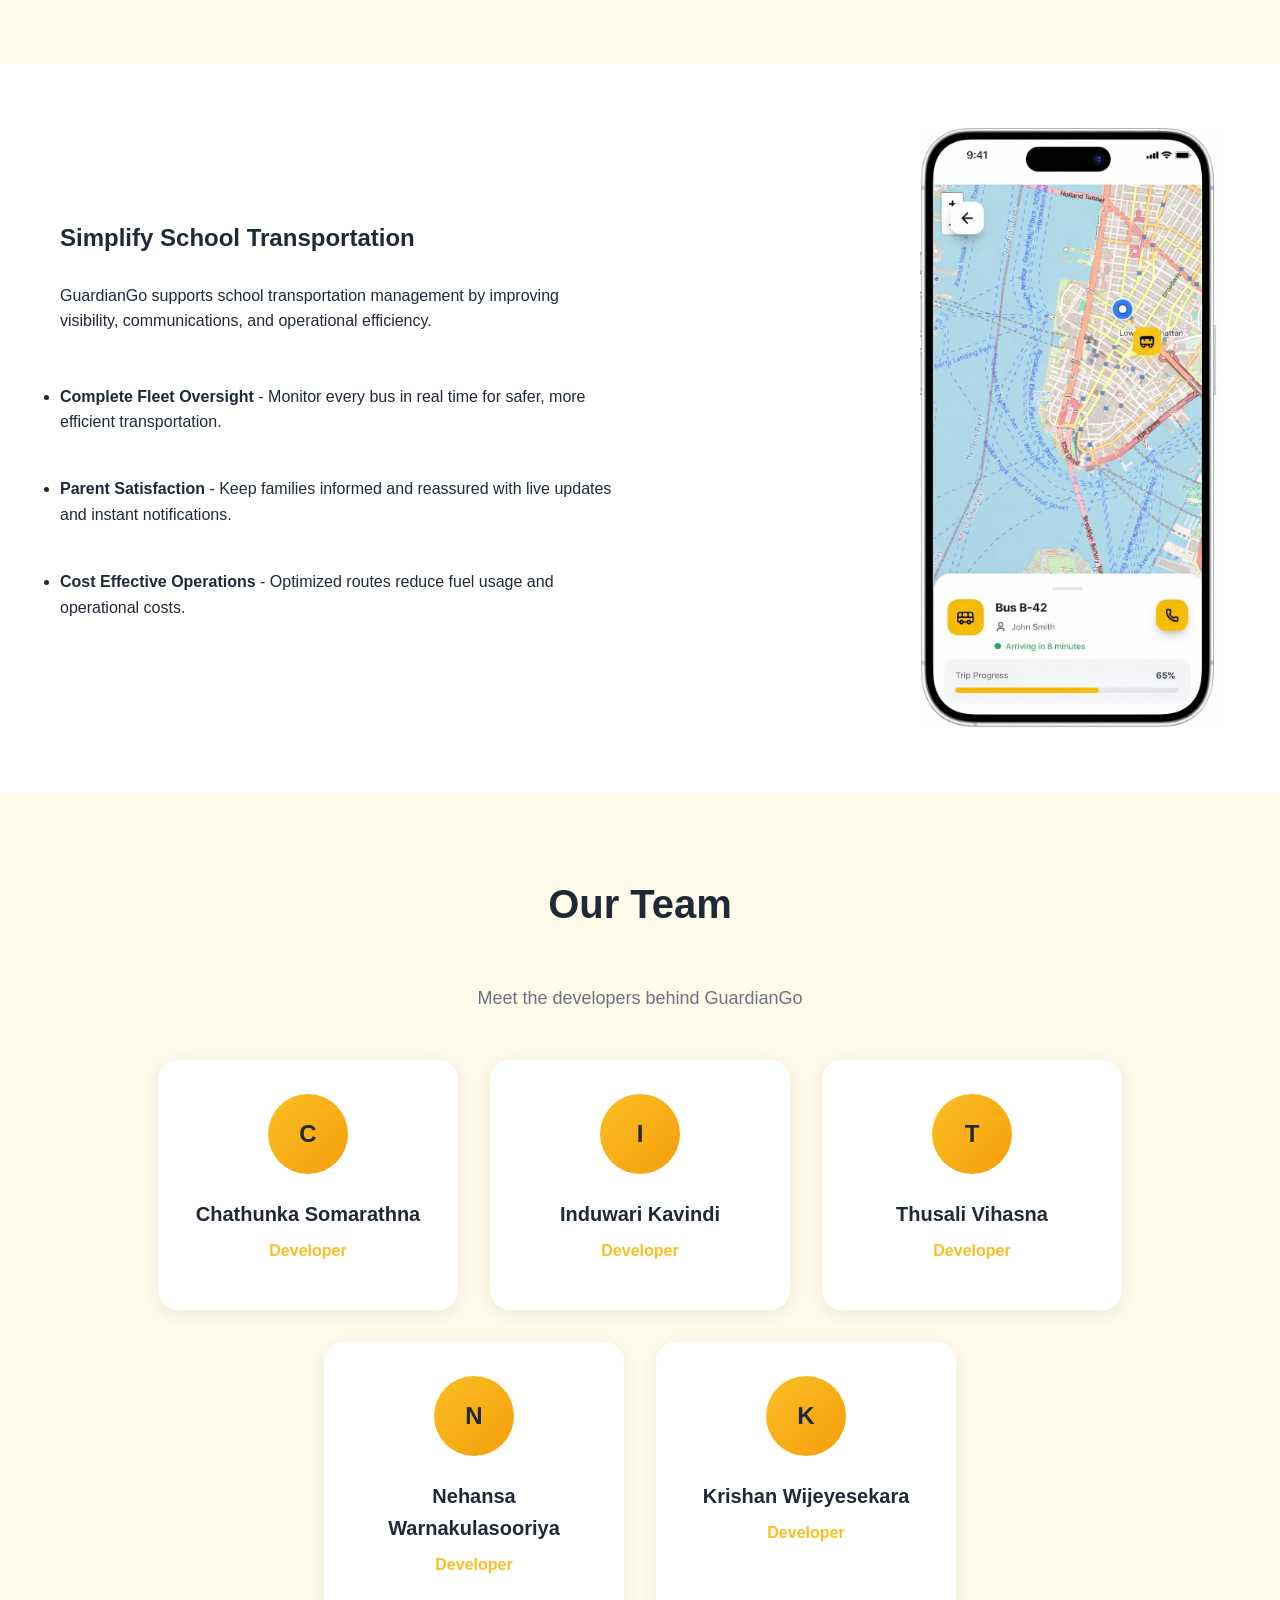
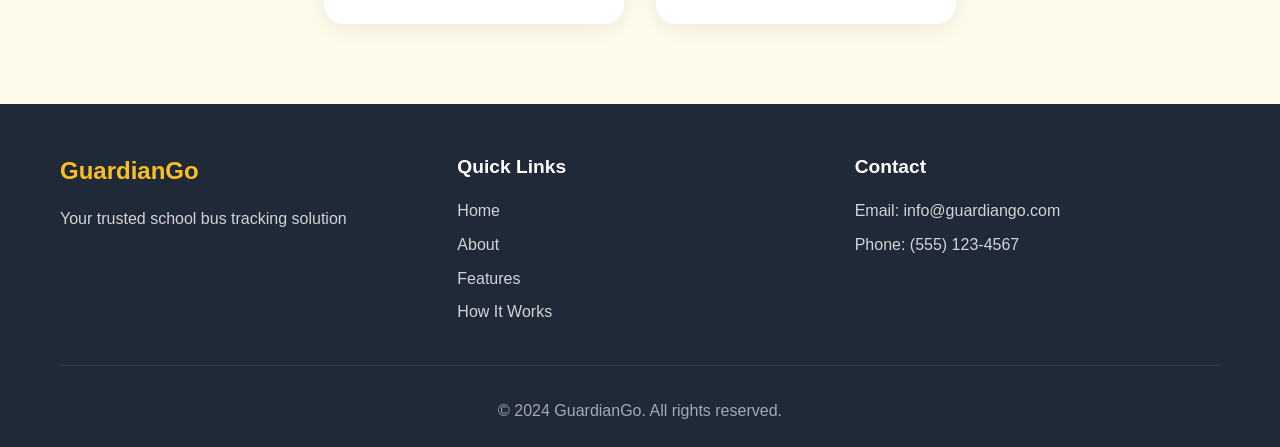
==== commit afafb021: "Update About GuardianGo paragraph" ====
--- a/Landing Page/landig page/index.html
+++ b/Landing Page/landig page/index.html
@@ -54,7 +54,7 @@
         <div class="container">
             <h2 class="section-title">About GuardianGo</h2>
             <div class="about-content">
-                <p>GuardianGo is a comprehensive school bus tracking system that provides real-time GPS tracking, instant notifications, and seamless communication between parents, drivers, and school administrators. Our platform ensures student safety and peace of mind by allowing parents to track their children's school bus in real-time, helping drivers navigate efficiently, and giving school administrators complete control over their transportation fleet.</p>
+                <p>GuardianGo is a comprehensive school bus tracking system that provides real-time GPS tracking, instant notifications, and seamless communication between parents and drivers. Our platform ensures student safety and peace of mind by allowing parents to monitor their children's school bus in real-time and helping drivers navigate efficiently.</p>
             </div>
         </div>
     </section>
